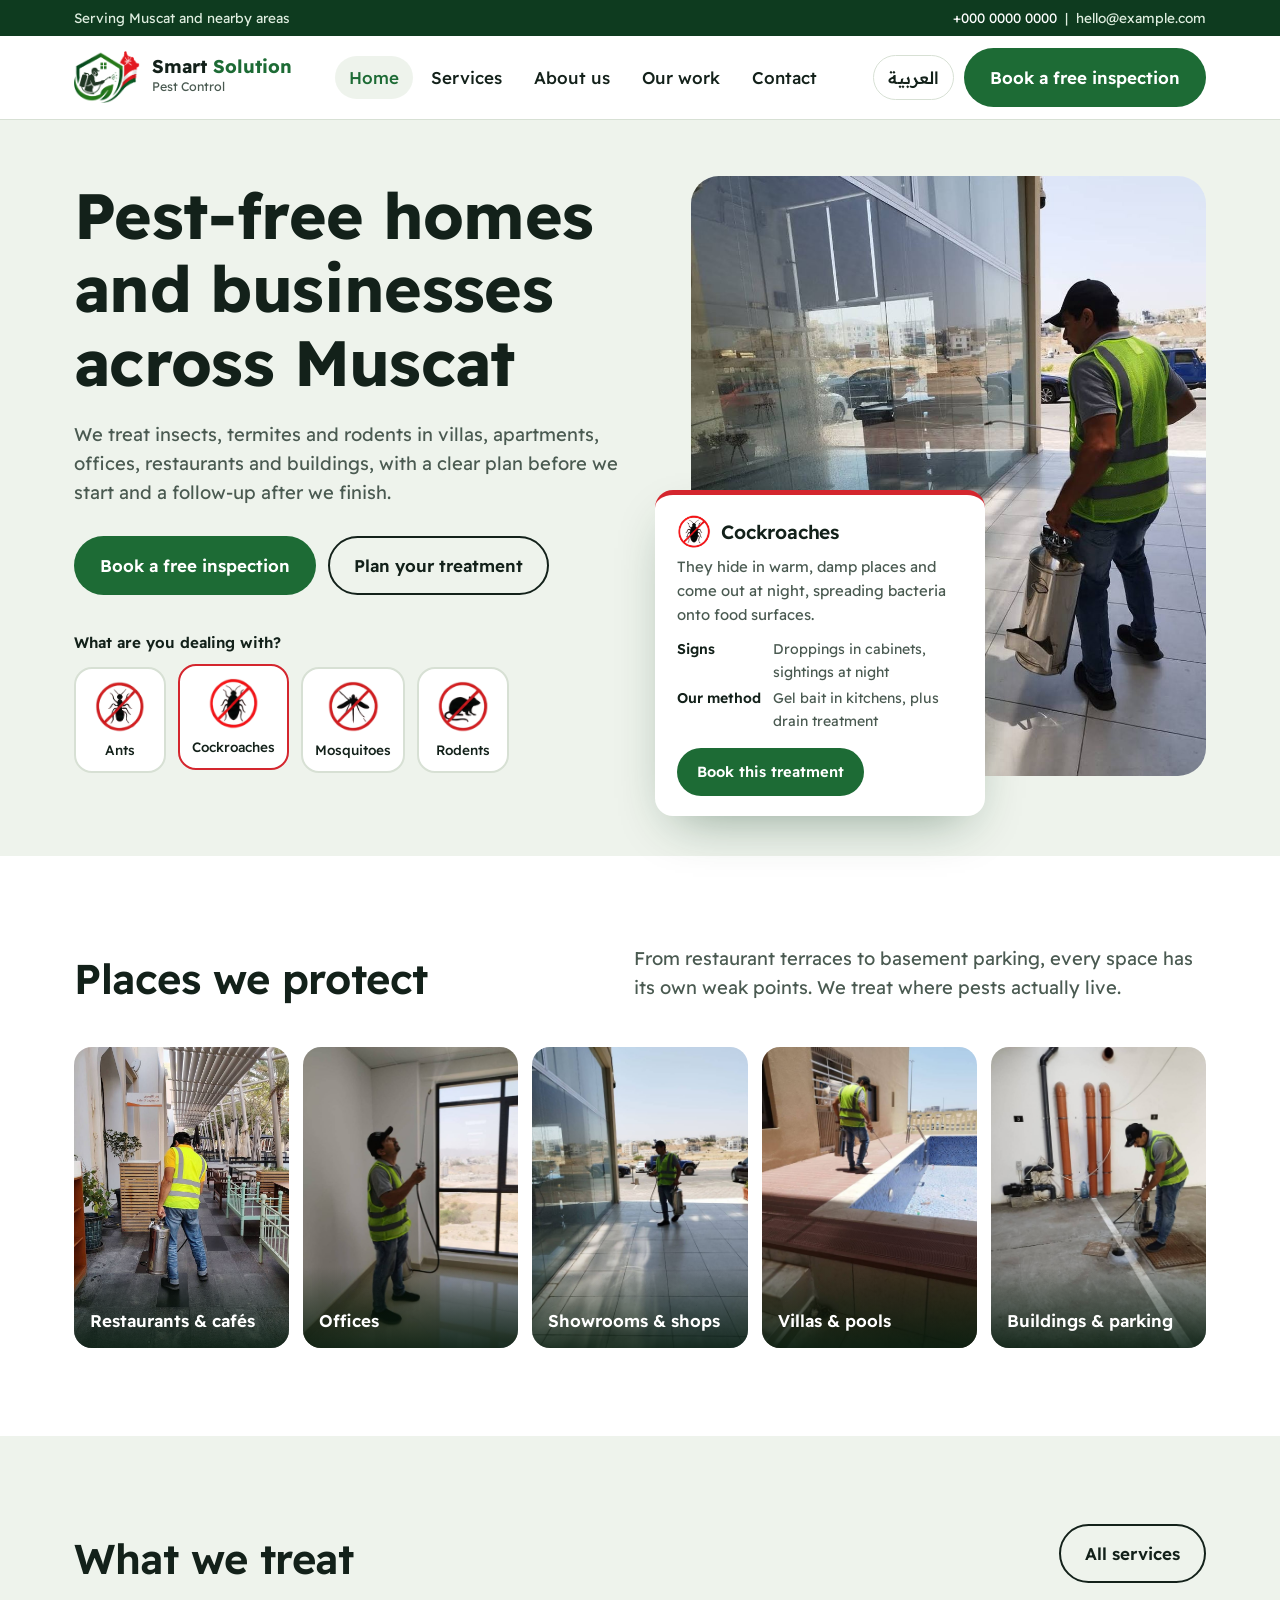
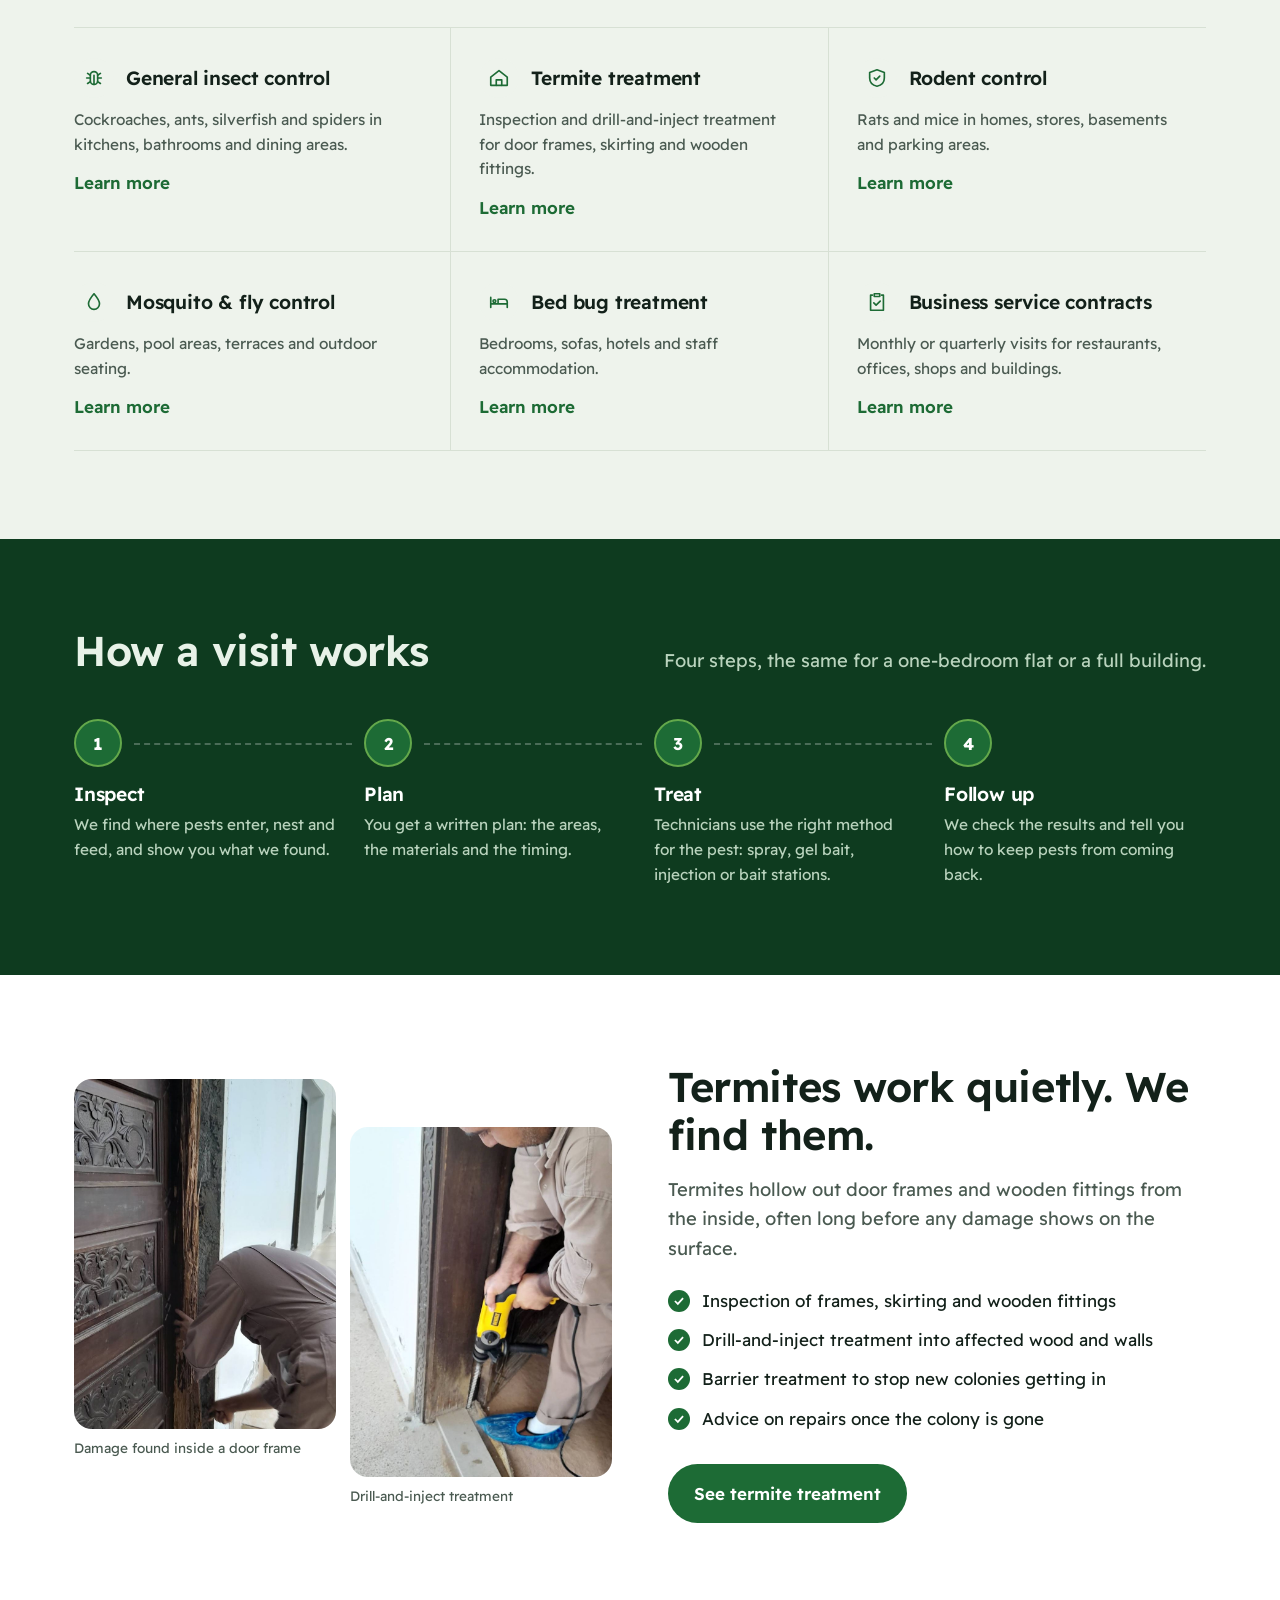
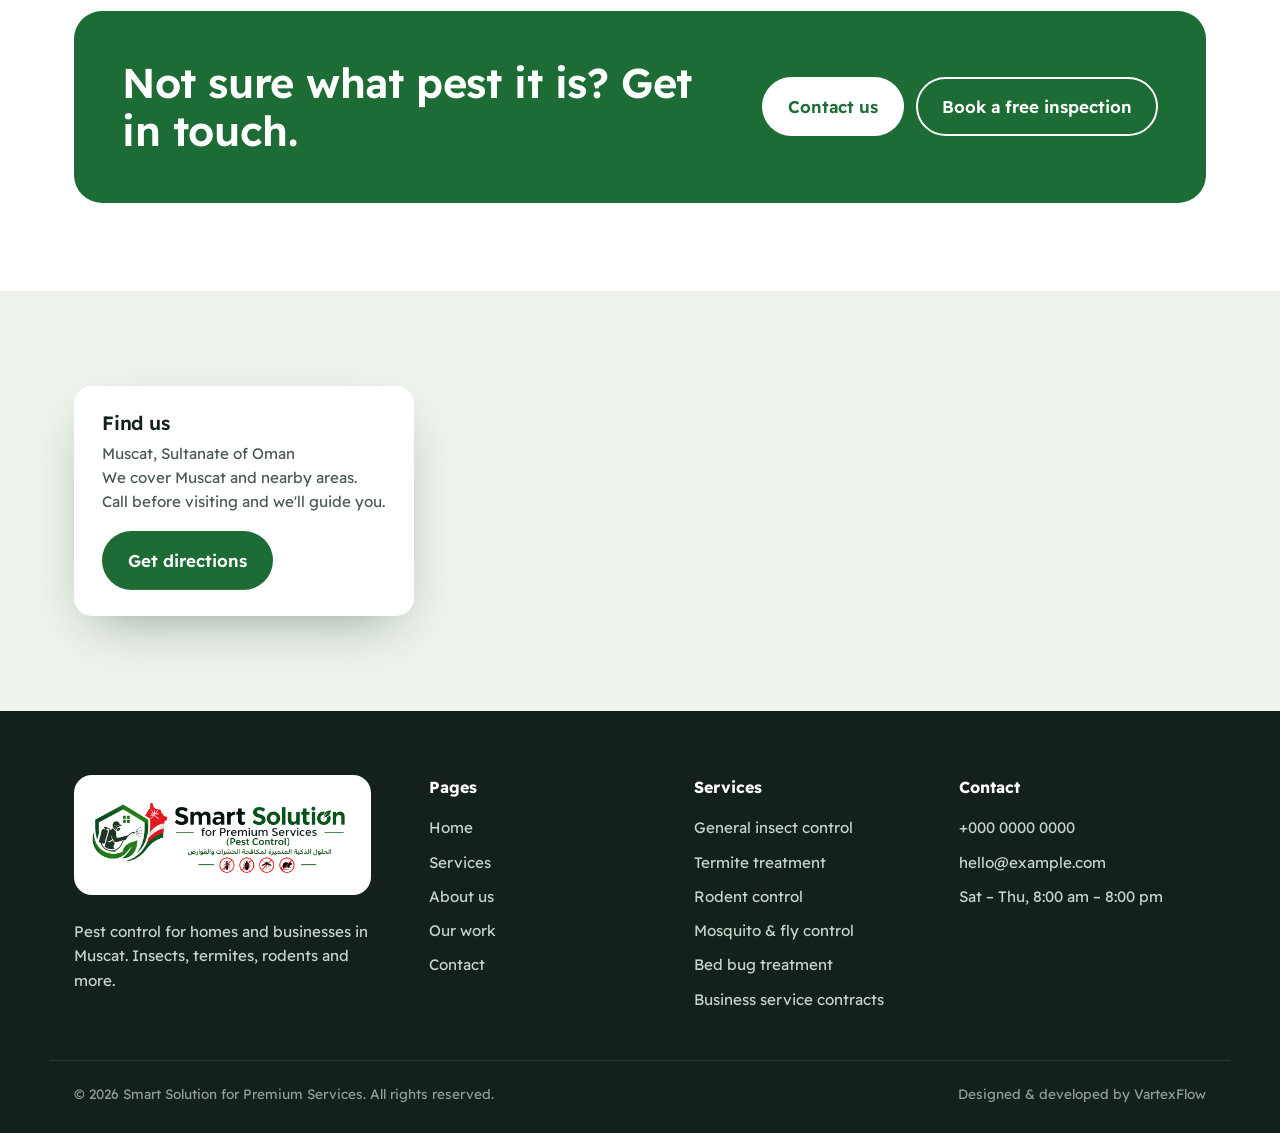
==== index.html @ b7432fb3 "Portfolio concept website Co-Authored-By: Claude Opus 5.5 <noreply@anthropic.com>" ====
<!DOCTYPE html>
<html lang="en" dir="ltr">
<head>
<meta charset="utf-8">
<meta name="viewport" content="width=device-width, initial-scale=1">
<title>Smart Solution – Pest Control in Muscat, Oman</title>
<meta name="description" content="Pest control for homes and businesses in Muscat: insects, termites, rodents, mosquitoes and bed bugs. Book a free inspection.">
<link rel="icon" href="assets/img/emblem.png">
<link rel="preconnect" href="https://fonts.googleapis.com"><link rel="preconnect" href="https://fonts.gstatic.com" crossorigin>
<link href="https://fonts.googleapis.com/css2?family=Readex+Pro:wght@300;400;500;600;700&display=swap" rel="stylesheet">
<link rel="stylesheet" href="assets/css/style.css">
</head>
<body data-page="home">
<div id="site-header"></div>

<main>
  <section class="hero">
    <div class="wrap hero-grid">
      <div class="hero-load">
        <h1 data-i18n="h_title">Pest-free homes and businesses across Muscat</h1>
        <p class="lead" data-i18n="h_lead">We treat insects, termites and rodents in villas, apartments, offices, restaurants and buildings, with a clear plan before we start and a follow-up after we finish.</p>
        <div class="hero-ctas">
          <a class="btn btn-primary" href="contact.html" data-i18n="cta_book">Book a free inspection</a>
          <a class="btn btn-ghost" href="services.html#planner" data-i18n="cta_plan">Plan your treatment</a>
        </div>
        <div class="pest-picker">
          <p class="label" data-i18n="h_pick">What are you dealing with?</p>
          <div class="pest-row" id="pestRow"></div>
        </div>
      </div>
      <div class="hero-visual">
        <img src="assets/img/storefront-1.jpg" alt="Technician treating a showroom entrance in Muscat" width="1000" height="1320">
        <div class="treat-card" id="treatCard" aria-live="polite"></div>
      </div>
    </div>
  </section>

  <section>
    <div class="wrap">
      <div class="sec-head">
        <h2 data-i18n="pl_title">Places we protect</h2>
        <p class="lead" data-i18n="pl_lead">From restaurant terraces to basement parking, every space has its own weak points. We treat where pests actually live.</p>
      </div>
      <div class="places">
        <a class="place" href="projects.html#restaurants"><img src="assets/img/restaurant-1.jpg" alt="" loading="lazy"><span data-i18n="pl_1">Restaurants &amp; cafés</span></a>
        <a class="place" href="projects.html#commercial"><img src="assets/img/office.jpg" alt="" loading="lazy"><span data-i18n="pl_2">Offices</span></a>
        <a class="place" href="projects.html#commercial"><img src="assets/img/storefront-2.jpg" alt="" loading="lazy"><span data-i18n="pl_3">Showrooms &amp; shops</span></a>
        <a class="place" href="projects.html#homes"><img src="assets/img/villa-pool.jpg" alt="" loading="lazy"><span data-i18n="pl_4">Villas &amp; pools</span></a>
        <a class="place" href="projects.html#buildings"><img src="assets/img/basement.jpg" alt="" loading="lazy"><span data-i18n="pl_5">Buildings &amp; parking</span></a>
      </div>
    </div>
  </section>

  <section class="bg-mist">
    <div class="wrap">
      <div class="sec-head">
        <h2 data-i18n="sv_title">What we treat</h2>
        <a class="btn btn-ghost" href="services.html" data-i18n="sv_all">All services</a>
      </div>
      <div class="svc-list" id="svcList"></div>
    </div>
  </section>

  <section class="bg-deep">
    <div class="wrap">
      <div class="sec-head">
        <h2 data-i18n="pr_title">How a visit works</h2>
        <p class="lead" data-i18n="pr_lead">Four steps, the same for a one-bedroom flat or a full building.</p>
      </div>
      <ol class="steps">
        <li><h3 data-i18n="pr_1t">Inspect</h3><p data-i18n="pr_1">We find where pests enter, nest and feed, and show you what we found.</p></li>
        <li><h3 data-i18n="pr_2t">Plan</h3><p data-i18n="pr_2">You get a written plan: the areas, the materials and the timing.</p></li>
        <li><h3 data-i18n="pr_3t">Treat</h3><p data-i18n="pr_3">Technicians use the right method for the pest: spray, gel bait, injection or bait stations.</p></li>
        <li><h3 data-i18n="pr_4t">Follow up</h3><p data-i18n="pr_4">We check the results and tell you how to keep pests from coming back.</p></li>
      </ol>
    </div>
  </section>

  <section>
    <div class="wrap feature">
      <div class="feature-pics">
        <figure><img src="assets/img/termite-damage.jpg" alt="Termite damage inside a wooden door frame" loading="lazy"><figcaption data-i18n="tf_c1">Damage found inside a door frame</figcaption></figure>
        <figure><img src="assets/img/termite-drill-2.jpg" alt="Technician drilling a door frame for termite injection" loading="lazy"><figcaption data-i18n="tf_c2">Drill-and-inject treatment</figcaption></figure>
      </div>
      <div>
        <h2 data-i18n="tf_title">Termites work quietly. We find them.</h2>
        <p class="lead" style="margin-top:16px" data-i18n="tf_lead">Termites hollow out door frames and wooden fittings from the inside, often long before any damage shows on the surface.</p>
        <ul class="checks">
          <li data-i18n="tf_1">Inspection of frames, skirting and wooden fittings</li>
          <li data-i18n="tf_2">Drill-and-inject treatment into affected wood and walls</li>
          <li data-i18n="tf_3">Barrier treatment to stop new colonies getting in</li>
          <li data-i18n="tf_4">Advice on repairs once the colony is gone</li>
        </ul>
        <a class="btn btn-primary" href="services.html#termites" data-i18n="tf_cta">See termite treatment</a>
      </div>
    </div>
  </section>

  <section style="padding-top:0">
    <div class="wrap">
      <div class="cta-band">
        <h2 data-i18n="cb_title">Not sure what pest it is? Get in touch.</h2>
        <div class="hero-ctas" style="margin:0">
          <a class="btn btn-primary" href="contact.html" data-i18n="cta_wa">Contact us</a>
          <a class="btn btn-ghost" href="contact.html" data-i18n="cta_book">Book a free inspection</a>
        </div>
      </div>
    </div>
  </section>
</main>

<div id="site-footer"></div>
<script src="assets/js/main.js"></script>
</body>
</html>
---- assets/css/style.css ----
:root{
  --ink:#13211a;
  --ink-soft:#4a5a51;
  --green:#1d6b35;
  --green-deep:#0e3b1f;
  --leaf:#63a84b;
  --mist:#eef3ec;
  --line:#d7e0d4;
  --red:#d4262e;
  --white:#fff;
  --radius-s:6px;
  --radius-l:18px;
  --wrap:1180px;
  --font:"Readex Pro",system-ui,-apple-system,"Segoe UI",Tahoma,sans-serif;
}
*,*::before,*::after{box-sizing:border-box}
html{scroll-behavior:smooth}
body{margin:0;font-family:var(--font);color:var(--ink);background:var(--white);font-size:17px;line-height:1.6;-webkit-font-smoothing:antialiased}
img{max-width:100%;display:block}
a{color:inherit}
button,input,select,textarea{font:inherit;color:inherit}
:focus-visible{outline:3px solid var(--leaf);outline-offset:3px;border-radius:4px}
.wrap{max-width:var(--wrap);margin-inline:auto;padding-inline:24px}
h1,h2,h3{line-height:1.15;margin:0;letter-spacing:-.01em}
h1{font-size:clamp(2.3rem,5.2vw,4rem);font-weight:700}
h2{font-size:clamp(1.8rem,3.4vw,2.6rem);font-weight:600}
h3{font-size:1.2rem;font-weight:600}
p{margin:0}
.lead{font-size:1.15rem;color:var(--ink-soft);max-width:60ch}
[dir=rtl] h1,[dir=rtl] h2,[dir=rtl] h3{letter-spacing:0;line-height:1.35}
[dir=rtl] .hero h1{font-size:clamp(2rem,4.2vw,3.2rem)}

/* buttons */
.btn{display:inline-flex;align-items:center;gap:10px;padding:14px 24px;border-radius:999px;border:2px solid transparent;font-weight:600;text-decoration:none;cursor:pointer;transition:background .2s,color .2s,border-color .2s}
.btn-primary{background:var(--green);color:#fff}
.btn-primary:hover{background:var(--green-deep)}
.btn-ghost{border-color:var(--ink);color:var(--ink);background:transparent}
.btn-ghost:hover{background:var(--ink);color:#fff}
.btn-wa{background:#1fa855;color:#fff}
.btn-wa:hover{background:#178a45}
.btn svg{width:20px;height:20px;flex:none}

/* header */
.site-header{position:sticky;top:0;z-index:50;background:rgba(255,255,255,.96);backdrop-filter:blur(8px);border-bottom:1px solid var(--line)}
.topbar{background:var(--green-deep);color:#dfeee0;font-size:.85rem}
.topbar .wrap{display:flex;justify-content:space-between;gap:16px;padding-block:7px;flex-wrap:wrap}
.topbar a{text-decoration:none;color:#fff}
.nav{display:flex;align-items:center;justify-content:space-between;gap:20px;padding-block:12px}
.brand{display:flex;align-items:center;gap:12px;text-decoration:none}
.brand img{height:52px;width:auto}
.brand b{display:block;font-size:1.15rem;line-height:1.1}
.brand b span{color:var(--green)}
.brand small{display:block;font-size:.78rem;color:var(--ink-soft)}
.nav-links{display:flex;align-items:center;gap:4px;list-style:none;margin:0;padding:0}
.nav-links a{display:block;padding:8px 14px;border-radius:999px;text-decoration:none;font-weight:500}
.nav-links a:hover{background:var(--mist)}
.nav-links a[aria-current=page]{color:var(--green);background:var(--mist)}
.nav-actions{display:flex;align-items:center;gap:10px}
.lang-btn{background:none;border:1px solid var(--line);border-radius:999px;padding:8px 14px;cursor:pointer;font-weight:500}
.lang-btn:hover{border-color:var(--ink)}
.menu-btn{display:none;background:none;border:0;padding:8px;cursor:pointer}
.menu-btn svg{width:28px;height:28px}
@media (max-width:980px){
  .menu-btn{display:block}
  .nav-links{position:absolute;inset-inline:0;top:100%;flex-direction:column;align-items:stretch;background:#fff;border-bottom:1px solid var(--line);padding:12px 24px 20px;display:none}
  .nav-links.open{display:flex}
  .nav-links a{padding:12px 14px}
  .nav-actions .btn{display:none}
  .topbar .hide-sm{display:none}
}

/* hero */
.hero{padding-block:56px 80px;background:var(--mist)}
.hero-grid{display:grid;grid-template-columns:1.05fr .95fr;gap:48px;align-items:center}
.hero h1{margin-block:0 20px}
.hero .lead{margin-bottom:28px}
.hero-ctas{display:flex;gap:12px;flex-wrap:wrap;margin-bottom:36px}
.pest-picker p.label{font-weight:600;margin-bottom:12px;font-size:.95rem}
.pest-row{display:flex;gap:12px;flex-wrap:wrap}
.pest-btn{display:flex;flex-direction:column;align-items:center;gap:6px;background:#fff;border:2px solid var(--line);border-radius:var(--radius-l);padding:12px 12px 10px;min-width:92px;cursor:pointer;transition:border-color .2s,transform .2s}
.pest-btn img{width:52px;height:52px;object-fit:contain;filter:grayscale(.2)}
.pest-btn span{font-size:.85rem;font-weight:500}
.pest-btn:hover{border-color:var(--leaf)}
.pest-btn[aria-pressed=true]{border-color:var(--red);transform:translateY(-3px)}
.pest-btn[aria-pressed=true] img{filter:none}
.hero-visual{position:relative}
.hero-visual>img{width:100%;height:min(600px,74vh);object-fit:cover;object-position:60% 40%;border-radius:28px 28px 28px 120px}
[dir=rtl] .hero-visual>img{border-radius:28px 28px 120px 28px}
.treat-card{position:absolute;inset-inline-start:-36px;bottom:-40px;width:min(330px,85%);background:#fff;border-radius:var(--radius-l);padding:20px 22px;box-shadow:0 20px 50px -20px rgba(14,59,31,.45);border-top:5px solid var(--red)}
.treat-card h3{margin-bottom:6px;display:flex;align-items:center;gap:10px}
.treat-card h3 img{width:34px;height:34px}
.treat-card p{font-size:.93rem;color:var(--ink-soft)}
.treat-card dl{margin:12px 0 0;display:grid;grid-template-columns:auto 1fr;gap:4px 12px;font-size:.88rem}
.treat-card dt{font-weight:600}
.treat-card dd{margin:0;color:var(--ink-soft)}
.treat-card.swap{animation:swap .35s ease}
@keyframes swap{from{opacity:.2;transform:translateY(8px)}to{opacity:1;transform:none}}
@media (max-width:900px){
  .hero-grid{grid-template-columns:1fr}
  .treat-card{position:relative;inset:auto;width:auto;margin:-60px 16px 0}
  .hero-visual>img{height:360px}
}
.hero-load>*{animation:rise .7s cubic-bezier(.2,.7,.2,1) both}
.hero-load>*:nth-child(2){animation-delay:.08s}
.hero-load>*:nth-child(3){animation-delay:.16s}
.hero-load>*:nth-child(4){animation-delay:.24s}
@keyframes rise{from{opacity:0;transform:translateY(18px)}to{opacity:1;transform:none}}

/* sections */
section{padding-block:88px}
.sec-head{display:flex;justify-content:space-between;align-items:end;gap:32px;margin-bottom:44px;flex-wrap:wrap}
.sec-head .lead{max-width:52ch}
.bg-mist{background:var(--mist)}
.bg-deep{background:var(--green-deep);color:#e8f2e8}
.bg-deep .lead{color:#b9d3bd}

/* places strip */
.places{display:grid;grid-template-columns:repeat(5,1fr);gap:14px}
.place{position:relative;border-radius:var(--radius-l);overflow:hidden;aspect-ratio:3/4.2;text-decoration:none;color:#fff}
.place img{width:100%;height:100%;object-fit:cover;transition:transform .5s}
.place:hover img{transform:scale(1.05)}
.place span{position:absolute;inset-inline:0;bottom:0;padding:40px 16px 14px;background:linear-gradient(transparent,rgba(8,30,16,.85));font-weight:600}
@media (max-width:900px){.places{grid-template-columns:repeat(2,1fr)}.place:last-child{grid-column:span 2;aspect-ratio:16/9}}

/* services list */
.svc-list{display:grid;grid-template-columns:repeat(3,1fr);border-top:1px solid var(--line)}
.svc{padding:30px 28px 30px 0;border-bottom:1px solid var(--line)}
[dir=rtl] .svc{padding:30px 0 30px 28px}
.svc:not(:nth-child(3n)){border-inline-end:1px solid var(--line)}
.svc:not(:nth-child(3n+1)){padding-inline-start:28px}
.svc h3{margin-bottom:10px;display:flex;gap:12px;align-items:center}
.svc h3 .ic{width:40px;height:40px;border-radius:50%;background:var(--mist);display:grid;place-items:center;flex:none}
.svc h3 .ic svg{width:22px;height:22px;stroke:var(--green)}
.svc p{color:var(--ink-soft);font-size:.96rem}
.svc a{display:inline-block;margin-top:12px;font-weight:600;color:var(--green);text-decoration:none}
.svc a:hover{text-decoration:underline}
@media (max-width:900px){
  .svc-list{grid-template-columns:1fr}
  .svc,.svc:not(:nth-child(3n+1)){padding-inline:0;border-inline-end:0!important}
}

/* process */
.steps{display:grid;grid-template-columns:repeat(4,1fr);gap:28px;counter-reset:s;list-style:none;margin:0;padding:0}
.steps li{position:relative;padding-top:64px}
.steps li::before{counter-increment:s;content:counter(s);position:absolute;top:0;inset-inline-start:0;width:48px;height:48px;border-radius:50%;border:2px solid var(--leaf);display:grid;place-items:center;font-weight:700;color:#fff;background:var(--green)}
.steps li::after{content:"";position:absolute;top:24px;inset-inline:60px -16px;border-top:2px dashed rgba(255,255,255,.25)}
.steps li:last-child::after{display:none}
.steps h3{margin-bottom:8px;color:#fff}
.steps p{color:#b9d3bd;font-size:.96rem}
@media (max-width:900px){.steps{grid-template-columns:1fr 1fr}.steps li::after{display:none}}
@media (max-width:560px){.steps{grid-template-columns:1fr}}

/* termite feature */
.feature{display:grid;grid-template-columns:1fr 1fr;gap:56px;align-items:center}
.feature-pics{display:grid;grid-template-columns:1fr 1fr;gap:14px}
.feature-pics figure{margin:0}
.feature-pics img{width:100%;aspect-ratio:3/4;object-fit:cover;border-radius:var(--radius-l)}
.feature-pics figcaption{font-size:.85rem;color:var(--ink-soft);margin-top:8px}
.feature-pics figure:last-child{margin-top:48px}
.checks{list-style:none;padding:0;margin:24px 0 32px;display:grid;gap:12px}
.checks li{display:flex;gap:12px;align-items:flex-start}
.checks li::before{content:"";flex:none;width:22px;height:22px;margin-top:3px;border-radius:50%;background:var(--green) url("data:image/svg+xml,%3Csvg xmlns='http://www.w3.org/2000/svg' viewBox='0 0 24 24' fill='none' stroke='white' stroke-width='3'%3E%3Cpath d='M5 12l5 5 9-10'/%3E%3C/svg%3E") center/14px no-repeat}
@media (max-width:900px){.feature{grid-template-columns:1fr}}

/* cta band */
.cta-band{display:flex;justify-content:space-between;align-items:center;gap:32px;flex-wrap:wrap;background:var(--green);color:#fff;border-radius:28px;padding:48px}
.cta-band h2{max-width:22ch}
.cta-band .btn-ghost{border-color:#fff;color:#fff}
.cta-band .btn-ghost:hover{background:#fff;color:var(--green)}
.cta-band .btn-primary{background:#fff;color:var(--green)}
.cta-band .btn-primary:hover{background:var(--mist)}

/* page hero */
.page-hero{background:var(--mist);padding-block:64px 56px}
.crumbs{font-size:.9rem;color:var(--ink-soft);margin-bottom:14px}
.crumbs a{color:var(--green);text-decoration:none}
.page-hero h1{font-size:clamp(2rem,4.4vw,3.2rem);margin-bottom:14px}

/* services detail */
.svc-detail{display:grid;grid-template-columns:260px 1fr;gap:56px;align-items:start}
.svc-nav{position:sticky;top:120px;display:grid;gap:4px}
.svc-nav a{padding:10px 14px;border-radius:var(--radius-s);text-decoration:none;border-inline-start:3px solid transparent}
.svc-nav a:hover,.svc-nav a.on{background:var(--mist);border-color:var(--green);color:var(--green)}
.svc-block{padding-bottom:48px;margin-bottom:48px;border-bottom:1px solid var(--line);scroll-margin-top:120px;display:grid;grid-template-columns:1fr 220px;gap:32px}
.svc-block:last-child{border-bottom:0}
.svc-block h2{font-size:1.8rem;margin-bottom:12px}
.svc-block p{color:var(--ink-soft);margin-bottom:14px}
.svc-block img{width:100%;aspect-ratio:3/4;object-fit:cover;border-radius:var(--radius-l)}
.svc-block .pest-ic{width:64px;height:64px;margin-bottom:14px}
.tags{display:flex;gap:8px;flex-wrap:wrap}
.tags span{font-size:.82rem;padding:5px 12px;border-radius:999px;background:var(--mist);color:var(--green-deep)}
@media (max-width:900px){.svc-detail{grid-template-columns:1fr}.svc-nav{display:none}.svc-block{grid-template-columns:1fr}.svc-block img{aspect-ratio:16/10}}

/* planner */
.planner{display:grid;grid-template-columns:1.1fr .9fr;gap:0;border:1px solid var(--line);border-radius:28px;overflow:hidden;background:#fff}
.planner form{padding:40px}
.planner fieldset{border:0;padding:0;margin:0 0 26px}
.planner legend{font-weight:600;margin-bottom:12px}
.chips{display:flex;gap:8px;flex-wrap:wrap}
.chip input{position:absolute;opacity:0;pointer-events:none}
.chip span{display:inline-block;padding:9px 16px;border-radius:999px;border:1.5px solid var(--line);cursor:pointer;font-size:.93rem;transition:all .15s}
.chip input:checked+span{background:var(--green);border-color:var(--green);color:#fff}
.chip input:focus-visible+span{outline:3px solid var(--leaf);outline-offset:2px}
.planner-out{background:var(--green-deep);color:#e8f2e8;padding:40px;display:flex;flex-direction:column}
.planner-out h3{font-size:1.5rem;color:#fff;margin-bottom:6px}
.planner-out .muted{color:#9fbfa5;font-size:.9rem}
.plan-lines{list-style:none;padding:0;margin:22px 0;display:grid;gap:14px;flex:1}
.plan-lines li{padding-bottom:14px;border-bottom:1px solid rgba(255,255,255,.12)}
.plan-lines b{display:block;color:#fff}
.plan-lines small{color:#b9d3bd;font-size:.9rem}
.plan-empty{color:#9fbfa5;border:1.5px dashed rgba(255,255,255,.2);border-radius:var(--radius-l);padding:22px;margin:22px 0;flex:1}
@media (max-width:900px){.planner{grid-template-columns:1fr}.planner form,.planner-out{padding:26px}}

/* faq */
.faq{max-width:820px}
.faq details{border-bottom:1px solid var(--line)}
.faq summary{list-style:none;cursor:pointer;padding:22px 0;font-weight:600;font-size:1.08rem;display:flex;justify-content:space-between;gap:20px}
.faq summary::-webkit-details-marker{display:none}
.faq summary::after{content:"+";font-size:1.5rem;line-height:1;color:var(--green);transition:transform .2s}
.faq details[open] summary::after{transform:rotate(45deg)}
.faq details p{padding-bottom:22px;color:var(--ink-soft)}

/* about */
.split{display:grid;grid-template-columns:1fr 1fr;gap:56px;align-items:center}
.split img{width:100%;aspect-ratio:4/5;object-fit:cover;border-radius:var(--radius-l)}
.split p+p{margin-top:16px}
.values{display:grid;grid-template-columns:repeat(3,1fr);gap:40px}
.values h3{margin-bottom:10px;padding-top:18px;border-top:3px solid var(--green)}
.values p{color:var(--ink-soft)}
.sectors{display:flex;flex-wrap:wrap;gap:10px}
.sectors span{padding:12px 20px;border:1.5px solid var(--line);border-radius:999px;font-weight:500;background:#fff}
@media (max-width:900px){.split,.values{grid-template-columns:1fr}}

/* gallery */
.filters{display:flex;gap:8px;flex-wrap:wrap;margin-bottom:32px}
.filters button{background:#fff;border:1.5px solid var(--line);padding:9px 18px;border-radius:999px;cursor:pointer;font-weight:500}
.filters button[aria-pressed=true]{background:var(--ink);border-color:var(--ink);color:#fff}
.gallery{columns:3 280px;column-gap:16px}
.gallery button{display:block;width:100%;margin:0 0 16px;padding:0;border:0;background:none;cursor:zoom-in;break-inside:avoid;position:relative;border-radius:var(--radius-l);overflow:hidden;text-align:start}
.gallery img{width:100%;height:auto;transition:transform .4s}
.gallery button:hover img{transform:scale(1.03)}
.gallery .cap{position:absolute;inset-inline:0;bottom:0;padding:30px 16px 12px;background:linear-gradient(transparent,rgba(8,30,16,.85));color:#fff;font-size:.9rem;font-weight:500}
.gallery button[hidden]{display:none}
.lightbox{position:fixed;inset:0;z-index:100;background:rgba(6,20,12,.94);display:none;align-items:center;justify-content:center;padding:24px}
.lightbox.open{display:flex}
.lightbox img{max-height:82vh;max-width:min(92vw,900px);border-radius:12px}
.lightbox p{color:#fff;text-align:center;margin-top:14px}
.lb-btn{position:absolute;background:rgba(255,255,255,.12);border:0;color:#fff;width:52px;height:52px;border-radius:50%;cursor:pointer;font-size:1.6rem;display:grid;place-items:center}
.lb-btn:hover{background:rgba(255,255,255,.25)}
.lb-close{top:20px;inset-inline-end:20px}
.lb-prev{inset-inline-start:20px;top:50%;transform:translateY(-50%)}
.lb-next{inset-inline-end:20px;top:50%;transform:translateY(-50%)}
[dir=rtl] .lb-prev,[dir=rtl] .lb-next{scale:-1 1}

/* contact */
.contact-grid{display:grid;grid-template-columns:.8fr 1.2fr;gap:48px;align-items:start}
.c-cards{display:grid;gap:14px}
.c-card{display:flex;gap:16px;align-items:center;padding:20px;border:1px solid var(--line);border-radius:var(--radius-l);text-decoration:none}
a.c-card:hover{border-color:var(--green)}
.c-card .ic{width:48px;height:48px;border-radius:50%;background:var(--mist);display:grid;place-items:center;flex:none}
.c-card .ic svg{width:22px;height:22px;stroke:var(--green)}
.c-card small{display:block;color:var(--ink-soft);font-size:.85rem}
.c-card b{font-weight:600;direction:ltr;unicode-bidi:isolate;display:inline-block}
.form{background:var(--mist);border-radius:28px;padding:40px}
.form .row{display:grid;grid-template-columns:1fr 1fr;gap:16px}
.field{margin-bottom:18px}
.field label{display:block;font-weight:500;margin-bottom:6px;font-size:.95rem}
.field input,.field select,.field textarea{width:100%;padding:13px 16px;border:1.5px solid var(--line);border-radius:12px;background:#fff}
.field input:focus,.field select:focus,.field textarea:focus{border-color:var(--green);outline:none}
.field textarea{min-height:120px;resize:vertical}
.field .err{display:none;color:var(--red);font-size:.85rem;margin-top:4px}
.field.invalid input{border-color:var(--red)}
.field.invalid .err{display:block}
@media (max-width:900px){.contact-grid{grid-template-columns:1fr}.form{padding:24px}.form .row{grid-template-columns:1fr}}

/* map + footer */
.map-sec{padding:0;position:relative;background:var(--mist)}
.map-sec iframe{display:block;width:100%;height:420px;border:0;filter:saturate(.85)}
.map-card{position:absolute;top:50%;transform:translateY(-50%);inset-inline-start:max(24px,calc((100% - var(--wrap))/2 + 24px));background:#fff;border-radius:var(--radius-l);padding:26px 28px;width:min(340px,calc(100% - 48px));box-shadow:0 20px 50px -20px rgba(14,59,31,.45)}
.map-card h3{margin-bottom:8px}
.map-card p{color:var(--ink-soft);font-size:.95rem;margin-bottom:16px}
@media (max-width:700px){.map-card{position:relative;top:auto;transform:none;inset:auto;margin:-40px 16px 0;width:auto}.map-sec{padding-bottom:32px}.map-sec iframe{height:320px}}
.site-footer{background:var(--ink);color:#c7d3cb;padding-block:64px 28px;font-size:.95rem}
.f-grid{display:grid;grid-template-columns:1.4fr 1fr 1fr 1.1fr;gap:40px}
.f-logo{background:#fff;border-radius:var(--radius-l);padding:14px 18px;display:inline-block;margin-bottom:18px}
.f-logo img{height:92px;width:auto}
.site-footer h4{color:#fff;margin:0 0 16px;font-size:1rem}
.site-footer ul{list-style:none;padding:0;margin:0;display:grid;gap:10px}
.site-footer a{text-decoration:none}
.site-footer a:hover{color:#fff;text-decoration:underline}
.f-bottom{margin-top:48px;padding-top:22px;border-top:1px solid rgba(255,255,255,.1);display:flex;justify-content:space-between;gap:16px;flex-wrap:wrap;font-size:.85rem;color:#8fa096}
.ltr{direction:ltr;unicode-bidi:isolate;display:inline-block}
@media (max-width:900px){.f-grid{grid-template-columns:1fr 1fr}}
@media (max-width:560px){.f-grid{grid-template-columns:1fr}}

.wa-float{position:fixed;bottom:22px;inset-inline-end:22px;z-index:60;width:58px;height:58px;border-radius:50%;background:#1fa855;display:grid;place-items:center;box-shadow:0 10px 30px -8px rgba(0,0,0,.4)}
.wa-float svg{width:30px;height:30px;fill:#fff}

@media (prefers-reduced-motion:reduce){*,*::before,*::after{animation:none!important;transition:none!important;scroll-behavior:auto!important}}
section[id]{scroll-margin-top:110px}
.brand b{white-space:nowrap}
@media (max-width:560px){
  .pest-row{display:grid;grid-template-columns:repeat(4,1fr);gap:8px}
  .pest-btn{min-width:0;padding:10px 4px 8px}
  .pest-btn img{width:40px;height:40px}
  .pest-btn span{font-size:.74rem}
  .brand img{height:44px}
  .hero-ctas .btn{flex:1 1 100%;justify-content:center}
  section{padding-block:64px}
}
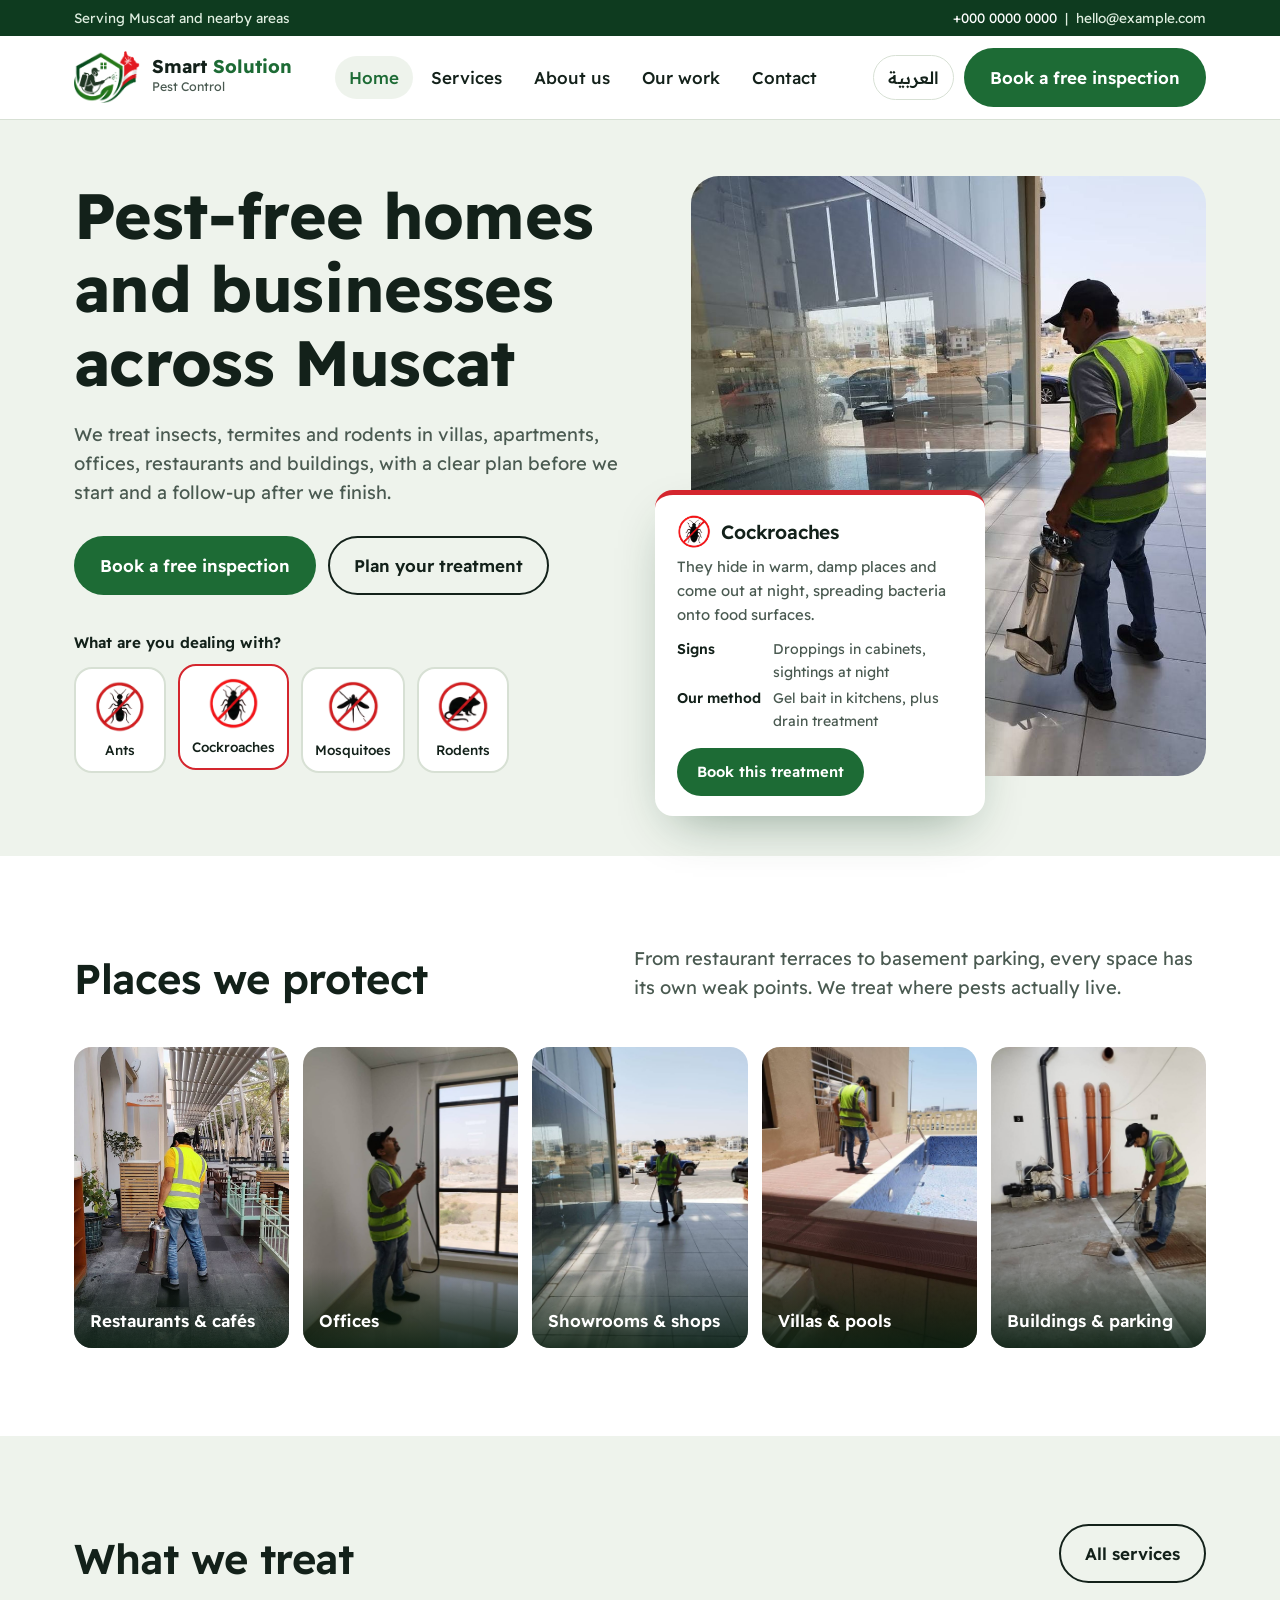
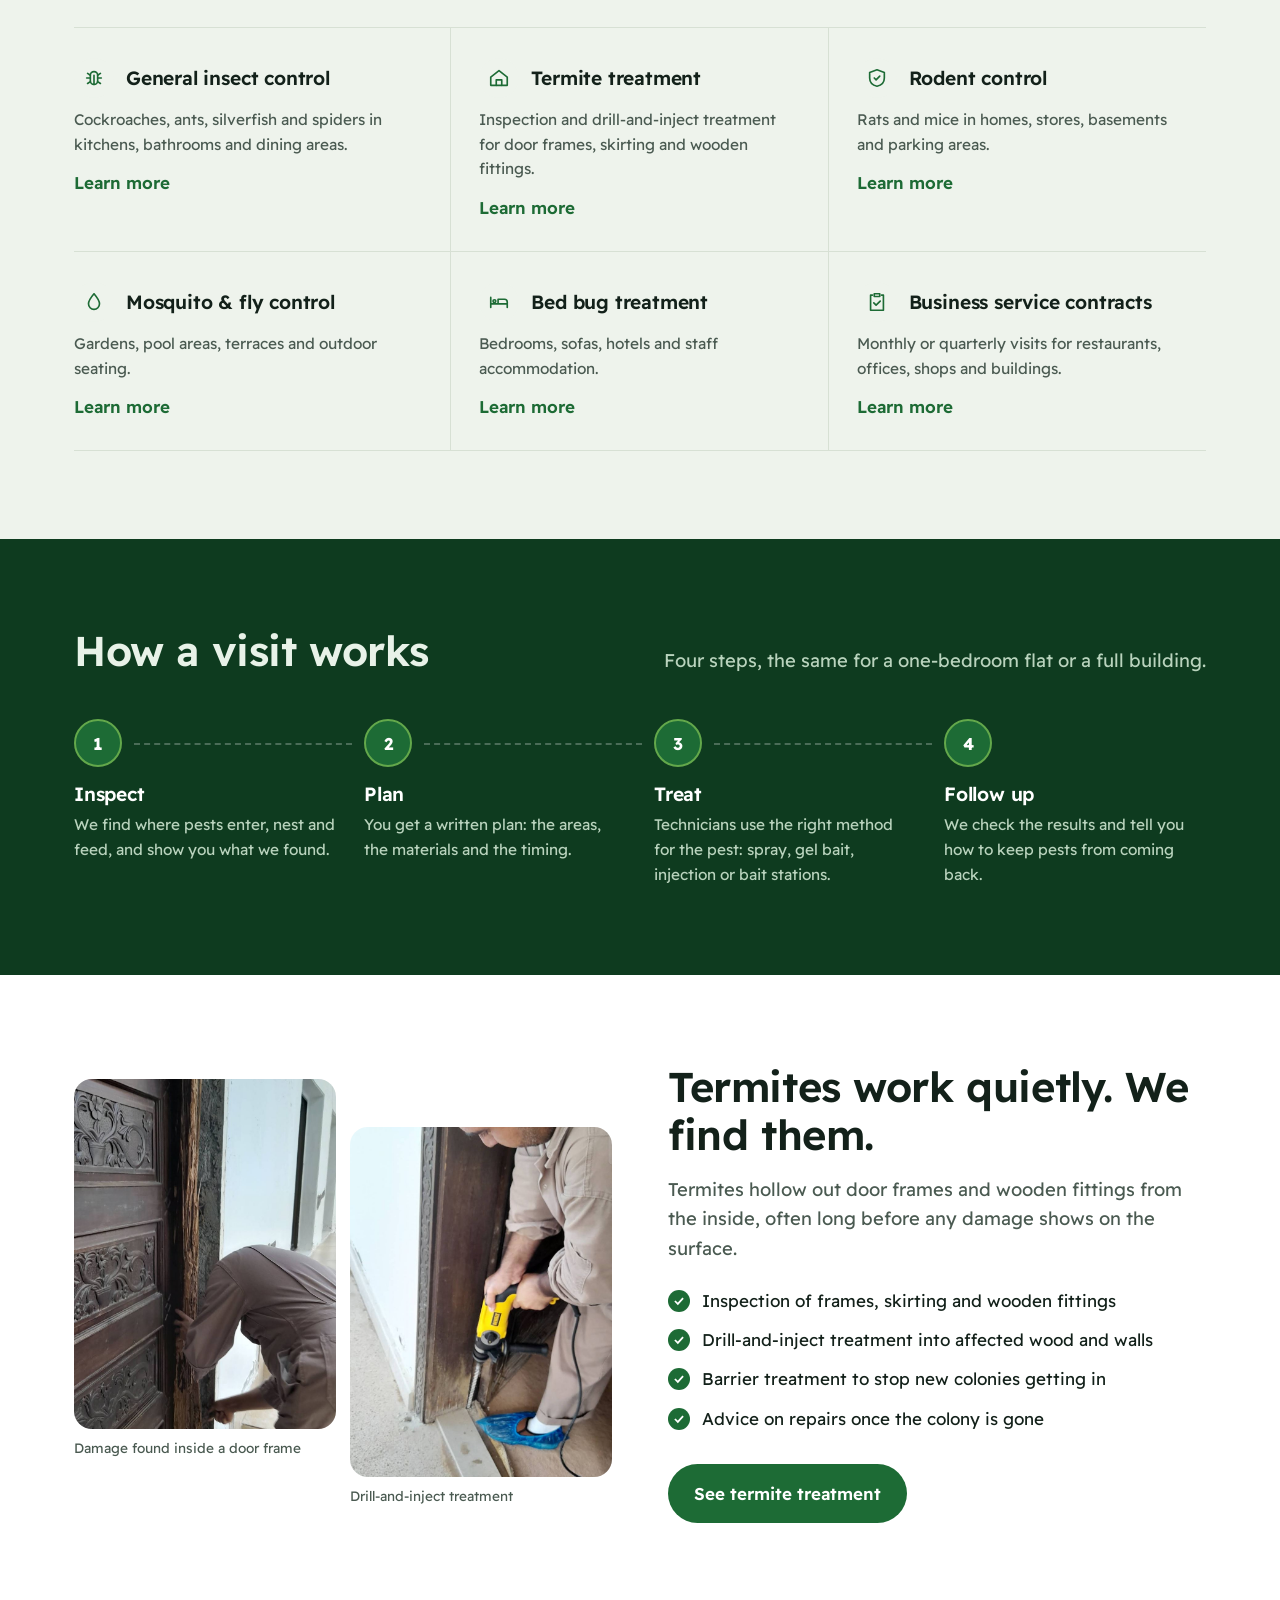
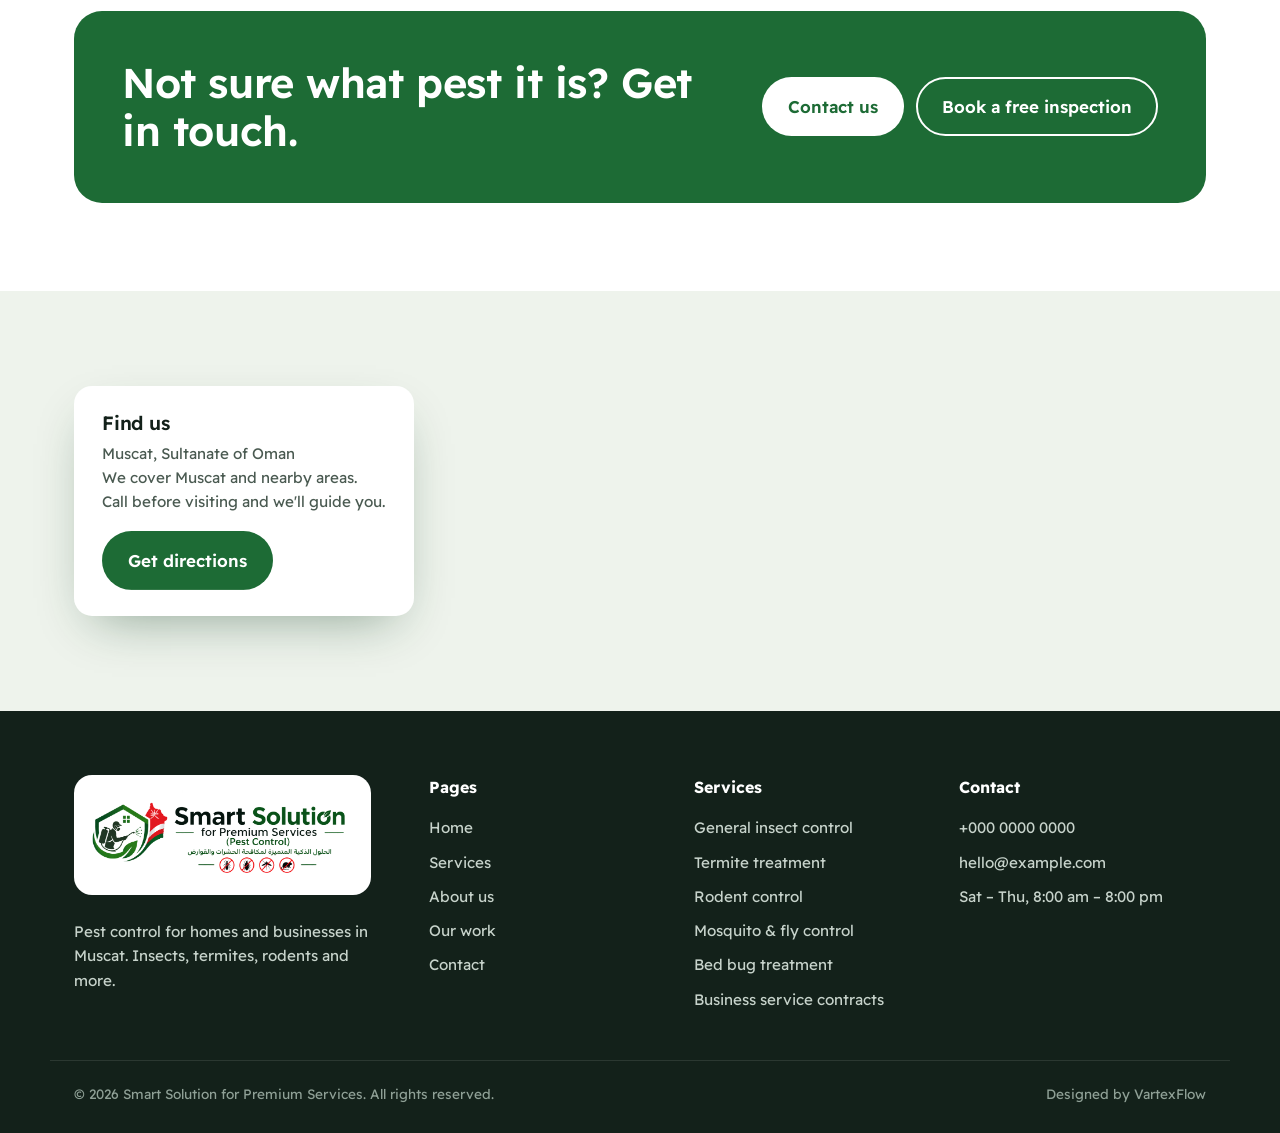
==== commit f5f37d93: "Fix social preview meta tags (og:url, canonical, og:image)" ====
--- a/index.html
+++ b/index.html
@@ -5,6 +5,15 @@
 <meta name="viewport" content="width=device-width, initial-scale=1">
 <title>Smart Solution – Pest Control in Muscat, Oman</title>
 <meta name="description" content="Pest control for homes and businesses in Muscat: insects, termites, rodents, mosquitoes and bed bugs. Book a free inspection.">
+<link rel="canonical" href="https://shahinalambd.github.io/smart-solution-website/">
+<meta property="og:type" content="website">
+<meta property="og:title" content="Smart Solution – Pest Control in Muscat, Oman">
+<meta property="og:description" content="Pest control for homes and businesses in Muscat: insects, termites, rodents, mosquitoes and bed bugs. Book a free inspection.">
+<meta property="og:url" content="https://shahinalambd.github.io/smart-solution-website/">
+<meta property="og:image" content="https://shahinalambd.github.io/smart-solution-website/assets/img/og-image.png">
+<meta property="og:image:width" content="1200">
+<meta property="og:image:height" content="630">
+<meta name="twitter:card" content="summary_large_image">
 <link rel="icon" href="assets/img/emblem.png">
 <link rel="preconnect" href="https://fonts.googleapis.com"><link rel="preconnect" href="https://fonts.gstatic.com" crossorigin>
 <link href="https://fonts.googleapis.com/css2?family=Readex+Pro:wght@300;400;500;600;700&display=swap" rel="stylesheet">
